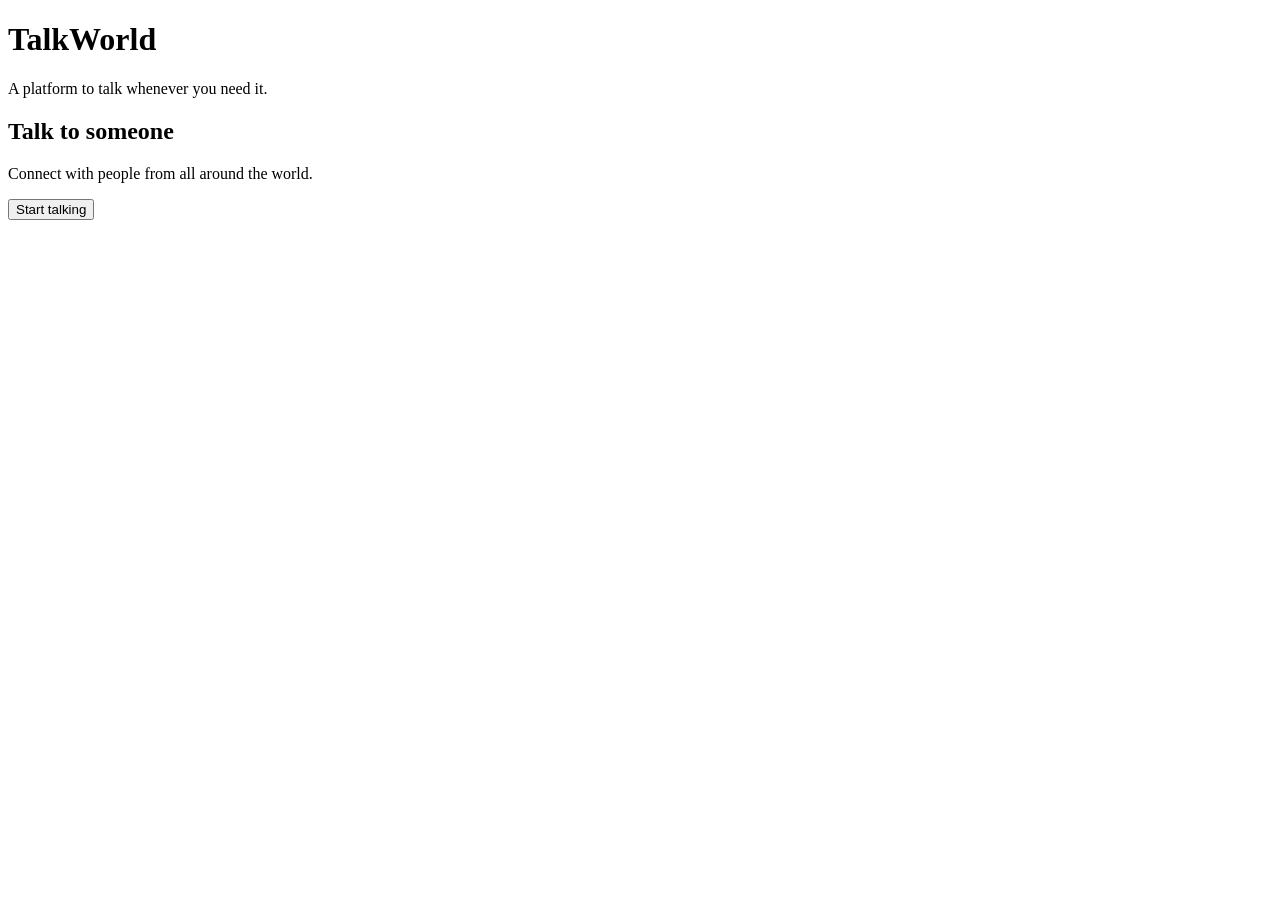
==== index.html @ 9b6ca496 "Create index.html with initial content Added basic HTML structure for the TalkWorld platform." ====
<!DOCTYPE html>
<html lang="en">

<head>
<meta charset="UTF-8">
<meta name="viewport" content="width=device-width, initial-scale=1.0">

<title>TalkWorld</title>

<link rel="stylesheet" href="style.css">
</head>

<body>

<header>
<h1>TalkWorld</h1>

<p>
A platform to talk whenever you need it.
</p>
</header>

<main>

<section>
<h2>Talk to someone</h2>

<p>
Connect with people from all around the world.
</p>

<button>
Start talking
</button>
</section>

</main>

</body>

</html>
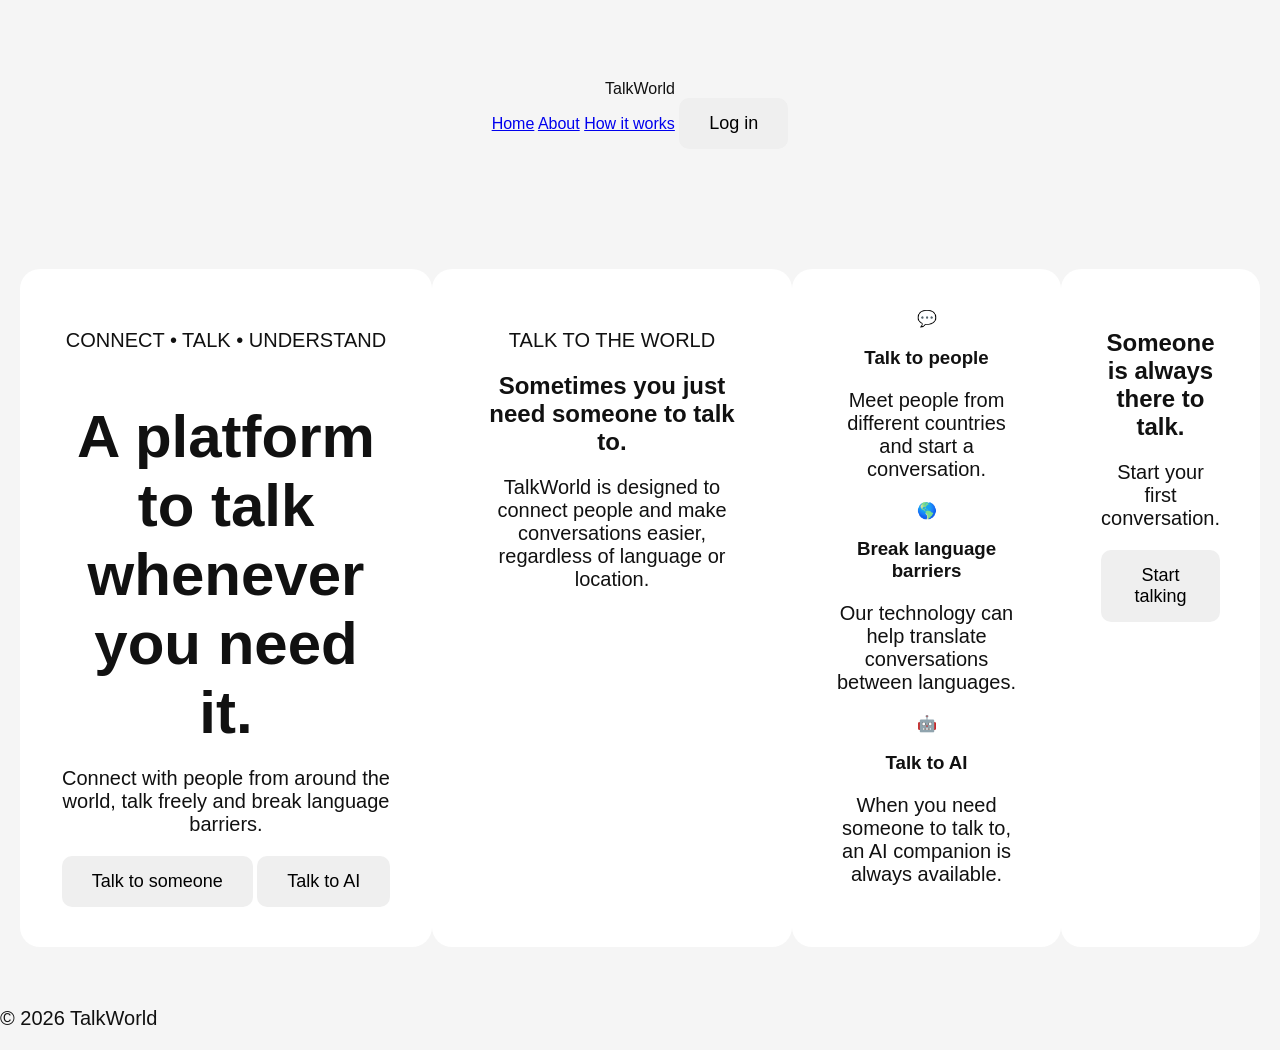
==== commit ae04b485: "Revamp index.html with new layout and features Updated the structure and content of the index.html f" ====
--- a/index.html
+++ b/index.html
@@ -2,40 +2,190 @@
 <html lang="en">
 
 <head>
+
 <meta charset="UTF-8">
+
 <meta name="viewport" content="width=device-width, initial-scale=1.0">
 
 <title>TalkWorld</title>
 
 <link rel="stylesheet" href="style.css">
+
 </head>
+
 
 <body>
 
-<header>
-<h1>TalkWorld</h1>
+<header class="navbar">
 
-<p>
-A platform to talk whenever you need it.
-</p>
+<div class="logo">
+TalkWorld
+</div>
+
+<nav>
+
+<a href="#home">Home</a>
+
+<a href="#about">About</a>
+
+<a href="#how">How it works</a>
+
+<button class="login-button">
+Log in
+</button>
+
+</nav>
+
 </header>
+
 
 <main>
 
-<section>
-<h2>Talk to someone</h2>
+<section id="home" class="hero">
+
+<div class="hero-content">
+
+<p class="small-title">
+CONNECT • TALK • UNDERSTAND
+</p>
+
+<h1>
+A platform to talk
+<span>whenever you need it.</span>
+</h1>
+
+<p class="description">
+
+Connect with people from around the world,
+talk freely and break language barriers.
+
+</p>
+
+
+<div class="buttons">
+
+<button class="primary-button">
+Talk to someone
+</button>
+
+<button class="secondary-button">
+Talk to AI
+</button>
+
+</div>
+
+</div>
+
+</section>
+
+
+<section id="about" class="about">
+
+<p class="small-title">
+TALK TO THE WORLD
+</p>
+
+<h2>
+Sometimes you just need someone to talk to.
+</h2>
 
 <p>
-Connect with people from all around the world.
+
+TalkWorld is designed to connect people
+and make conversations easier, regardless
+of language or location.
+
 </p>
 
-<button>
+</section>
+
+
+<section id="how" class="features">
+
+<div class="feature">
+
+<div class="icon">
+💬
+</div>
+
+<h3>
+Talk to people
+</h3>
+
+<p>
+Meet people from different countries
+and start a conversation.
+</p>
+
+</div>
+
+
+<div class="feature">
+
+<div class="icon">
+🌎
+</div>
+
+<h3>
+Break language barriers
+</h3>
+
+<p>
+Our technology can help translate
+conversations between languages.
+</p>
+
+</div>
+
+
+<div class="feature">
+
+<div class="icon">
+🤖
+</div>
+
+<h3>
+Talk to AI
+</h3>
+
+<p>
+When you need someone to talk to,
+an AI companion is always available.
+</p>
+
+</div>
+
+</section>
+
+
+<section class="final-section">
+
+<h2>
+Someone is always there to talk.
+</h2>
+
+<p>
+Start your first conversation.
+</p>
+
+<button class="primary-button">
 Start talking
 </button>
+
 </section>
 
 </main>
 
+
+<footer>
+
+<p>
+© 2026 TalkWorld
+</p>
+
+</footer>
+
+
 </body>
 
 </html>
--- a/style.css
+++ b/style.css
@@ -0,0 +1,42 @@
+body {
+margin: 0;
+font-family: Arial, sans-serif;
+background: #f5f5f5;
+color: #111;
+}
+
+header {
+text-align: center;
+padding: 80px 20px;
+}
+
+h1 {
+font-size: 60px;
+margin-bottom: 20px;
+}
+
+p {
+font-size: 20px;
+}
+
+main {
+display: flex;
+justify-content: center;
+padding: 40px 20px;
+}
+
+section {
+background: white;
+padding: 40px;
+border-radius: 20px;
+text-align: center;
+max-width: 500px;
+}
+
+button {
+padding: 15px 30px;
+border: none;
+border-radius: 10px;
+font-size: 18px;
+cursor: pointer;
+}
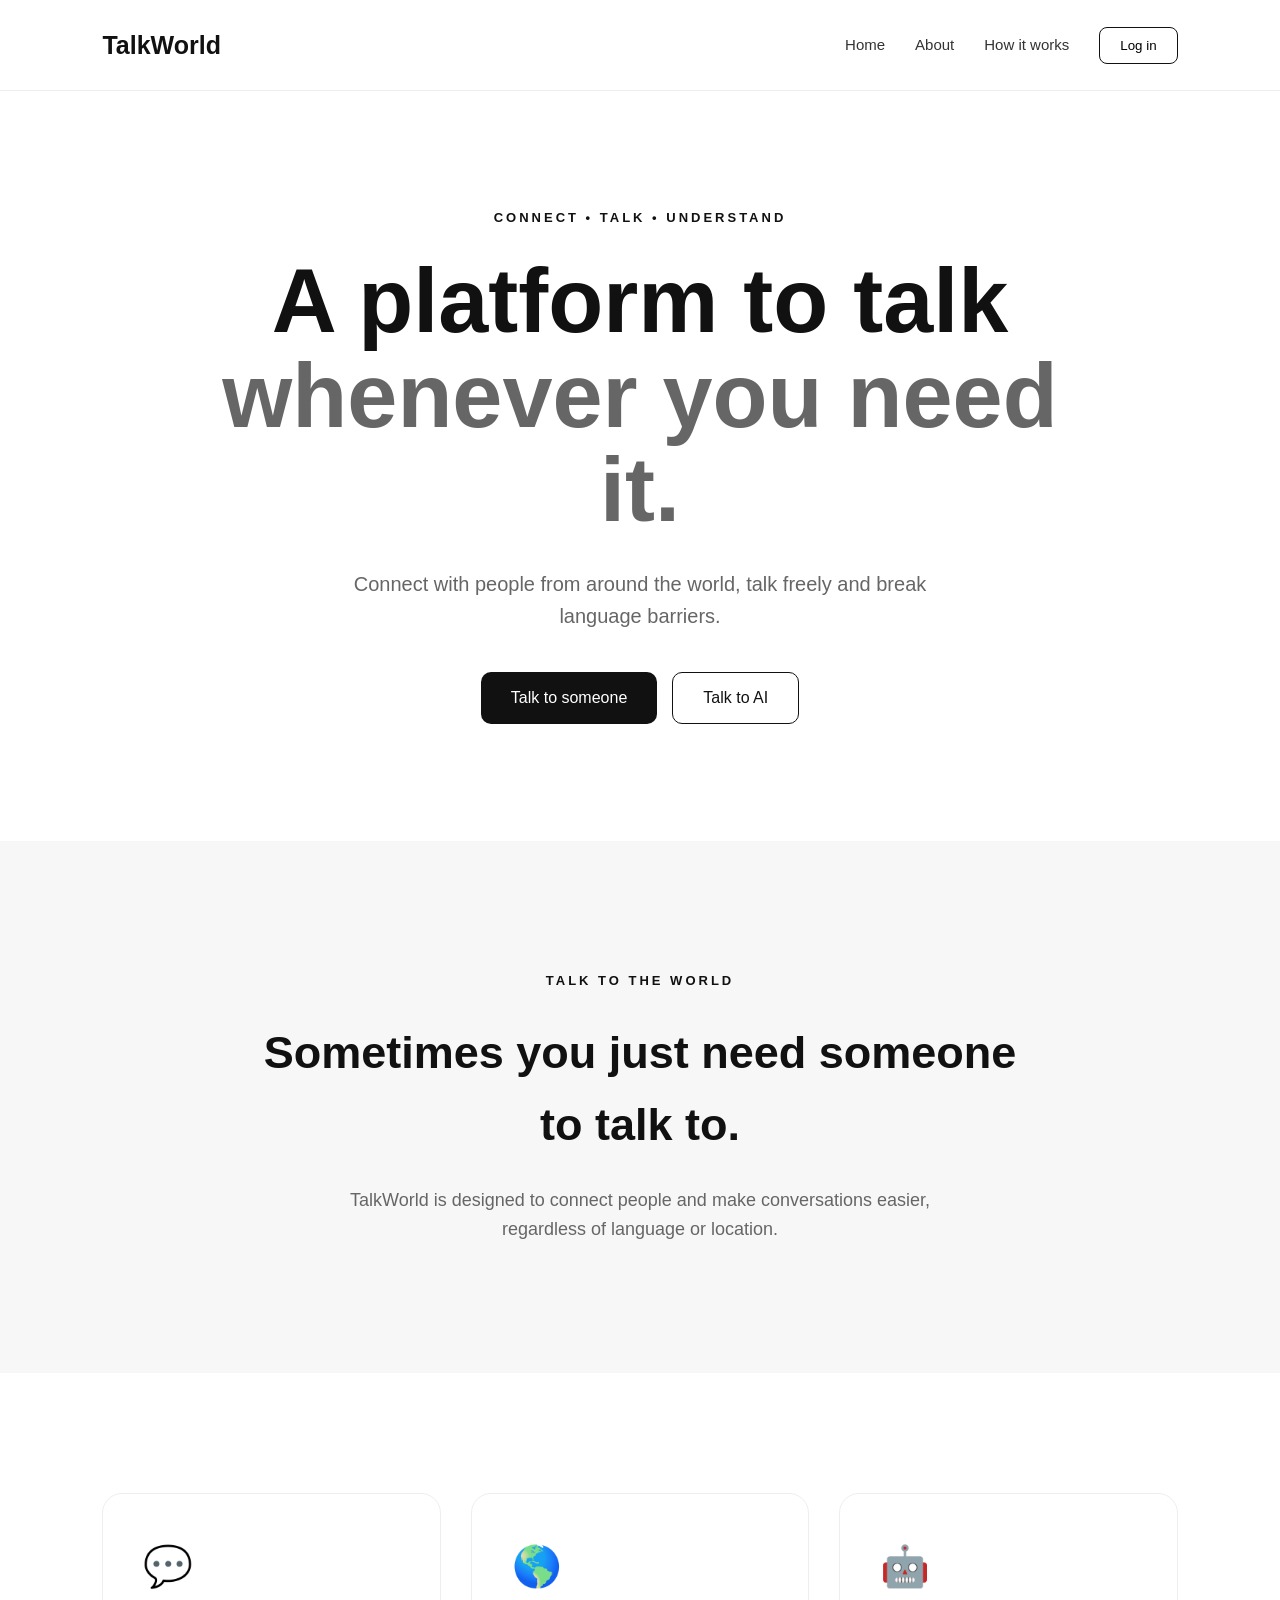
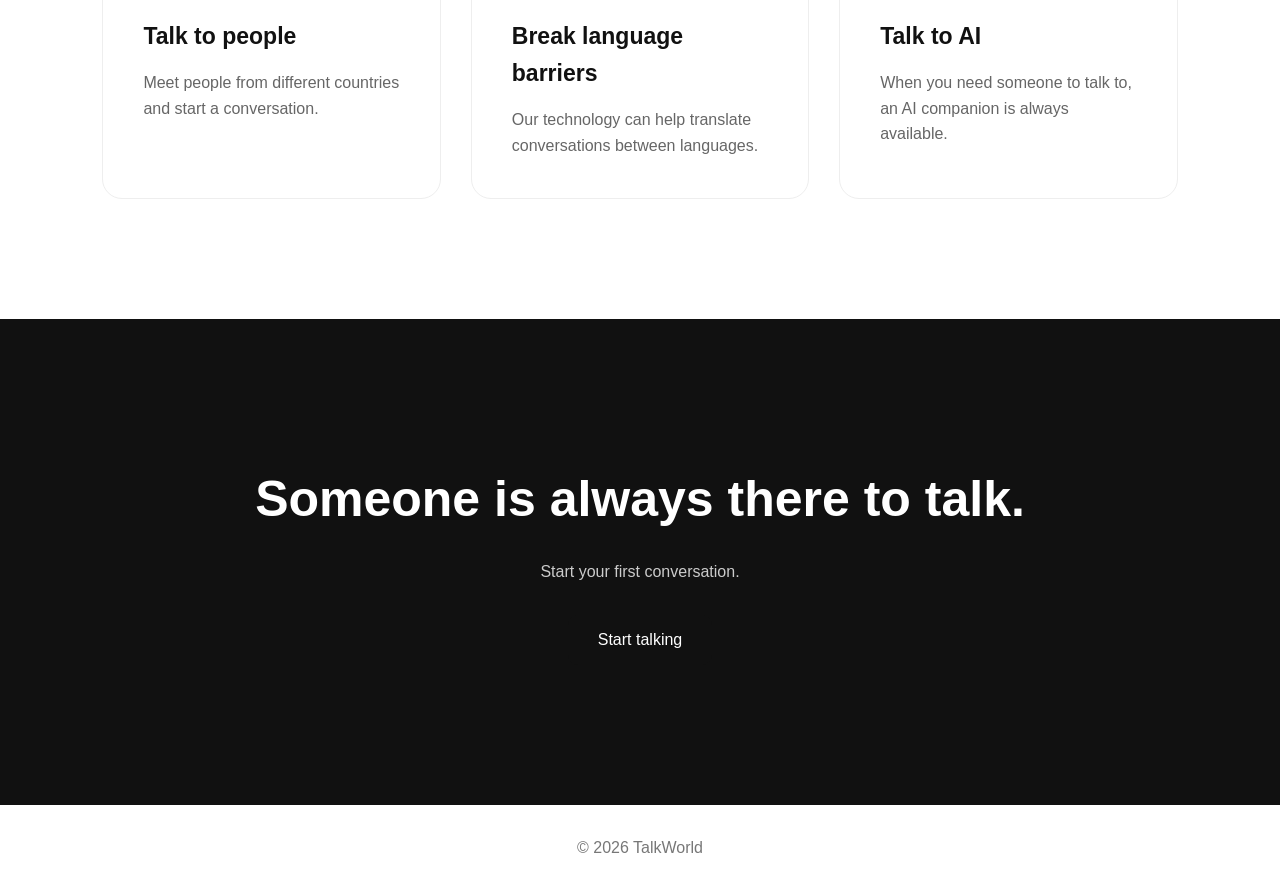
==== commit 092ff82a: "Refactor HTML structure and improve content" ====
--- a/index.html
+++ b/index.html
@@ -16,6 +16,8 @@
 
 <body>
 
+<!-- NAVIGATION -->
+
 <header class="navbar">
 
 <div class="logo">
@@ -24,11 +26,17 @@
 
 <nav>
 
-<a href="#home">Home</a>
-
-<a href="#about">About</a>
-
-<a href="#how">How it works</a>
+<a href="#home">
+Home
+</a>
+
+<a href="#about">
+About
+</a>
+
+<a href="#how">
+How it works
+</a>
 
 <button class="login-button">
 Log in
@@ -39,7 +47,12 @@
 </header>
 
 
+<!-- MAIN CONTENT -->
+
 <main>
+
+
+<!-- HERO -->
 
 <section id="home" class="hero">
 
@@ -49,10 +62,17 @@
 CONNECT • TALK • UNDERSTAND
 </p>
 
+
 <h1>
+
 A platform to talk
-<span>whenever you need it.</span>
+
+<span>
+whenever you need it.
+</span>
+
 </h1>
+
 
 <p class="description">
 
@@ -64,20 +84,32 @@
 
 <div class="buttons">
 
-<button class="primary-button">
+<button
+class="primary-button"
+id="talk-button">
+
 Talk to someone
-</button>
-
-<button class="secondary-button">
+
+</button>
+
+
+<button
+class="secondary-button"
+id="ai-button">
+
 Talk to AI
-</button>
-
-</div>
-
-</div>
-
-</section>
-
+
+</button>
+
+</div>
+
+</div>
+
+</section>
+
+
+
+<!-- ABOUT -->
 
 <section id="about" class="about">
 
@@ -85,9 +117,14 @@
 TALK TO THE WORLD
 </p>
 
+
 <h2>
-Sometimes you just need someone to talk to.
+
+Sometimes you just need
+someone to talk to.
+
 </h2>
+
 
 <p>
 
@@ -100,24 +137,33 @@
 </section>
 
 
+
+<!-- FEATURES -->
+
 <section id="how" class="features">
+
 
 <div class="feature">
 
 <div class="icon">
 💬
 </div>
+
 
 <h3>
 Talk to people
 </h3>
 
-<p>
+
+<p>
+
 Meet people from different countries
 and start a conversation.
-</p>
-
-</div>
+
+</p>
+
+</div>
+
 
 
 <div class="feature">
@@ -125,17 +171,22 @@
 <div class="icon">
 🌎
 </div>
+
 
 <h3>
 Break language barriers
 </h3>
 
-<p>
+
+<p>
+
 Our technology can help translate
 conversations between languages.
-</p>
-
-</div>
+
+</p>
+
+</div>
+
 
 
 <div class="feature">
@@ -143,40 +194,62 @@
 <div class="icon">
 🤖
 </div>
+
 
 <h3>
 Talk to AI
 </h3>
 
-<p>
+
+<p>
+
 When you need someone to talk to,
 an AI companion is always available.
-</p>
-
-</div>
-
-</section>
-
+
+</p>
+
+</div>
+
+
+</section>
+
+
+
+<!-- FINAL SECTION -->
 
 <section class="final-section">
 
 <h2>
+
 Someone is always there to talk.
+
 </h2>
 
-<p>
+
+<p>
+
 Start your first conversation.
-</p>
-
-<button class="primary-button">
+
+</p>
+
+
+<button
+class="primary-button"
+id="start-button">
+
 Start talking
-</button>
-
-</section>
+
+</button>
+
+</section>
+
 
 </main>
 
 
+
+<!-- FOOTER -->
+
 <footer>
 
 <p>
@@ -186,6 +259,11 @@
 </footer>
 
 
+
+<!-- JAVASCRIPT -->
+
+<script src="script.js"></script>
+
 </body>
 
 </html>
--- a/style.css
+++ b/style.css
@@ -1,42 +1,397 @@
+* {
+margin: 0;
+padding: 0;
+box-sizing: border-box;
+}
+
+
+html {
+scroll-behavior: smooth;
+}
+
+
 body {
-margin: 0;
-font-family: Arial, sans-serif;
+
+font-family: Arial, Helvetica, sans-serif;
+
+background: #ffffff;
+
+color: #111111;
+
+line-height: 1.6;
+
+}
+
+
+/* NAVIGATION */
+
+.navbar {
+
+width: 100%;
+
+padding: 25px 8%;
+
+display: flex;
+
+justify-content: space-between;
+
+align-items: center;
+
+border-bottom: 1px solid #eeeeee;
+
+background: white;
+
+}
+
+
+.logo {
+
+font-size: 25px;
+
+font-weight: 700;
+
+}
+
+
+nav {
+
+display: flex;
+
+align-items: center;
+
+gap: 30px;
+
+}
+
+
+nav a {
+
+text-decoration: none;
+
+color: #333333;
+
+font-size: 15px;
+
+}
+
+
+.login-button {
+
+padding: 10px 20px;
+
+border: 1px solid #111111;
+
+background: white;
+
+border-radius: 8px;
+
+cursor: pointer;
+
+}
+
+
+/* HERO */
+
+.hero {
+
+min-height: 750px;
+
+display: flex;
+
+justify-content: center;
+
+align-items: center;
+
+text-align: center;
+
+padding: 80px 20px;
+
+}
+
+
+.hero-content {
+
+max-width: 850px;
+
+}
+
+
+.small-title {
+
+font-size: 13px;
+
+letter-spacing: 3px;
+
+font-weight: bold;
+
+margin-bottom: 25px;
+
+}
+
+
+h1 {
+
+font-size: clamp(50px, 8vw, 90px);
+
+line-height: 1.05;
+
+margin-bottom: 30px;
+
+}
+
+
+h1 span {
+
+display: block;
+
+color: #666666;
+
+}
+
+
+.description {
+
+font-size: 20px;
+
+color: #666666;
+
+max-width: 650px;
+
+margin: 0 auto 40px;
+
+}
+
+
+/* BUTTONS */
+
+.buttons {
+
+display: flex;
+
+justify-content: center;
+
+gap: 15px;
+
+flex-wrap: wrap;
+
+}
+
+
+.primary-button {
+
+background: #111111;
+
+color: white;
+
+border: none;
+
+padding: 16px 30px;
+
+border-radius: 10px;
+
+font-size: 16px;
+
+cursor: pointer;
+
+}
+
+
+.secondary-button {
+
+background: white;
+
+color: #111111;
+
+border: 1px solid #111111;
+
+padding: 16px 30px;
+
+border-radius: 10px;
+
+font-size: 16px;
+
+cursor: pointer;
+
+}
+
+
+.primary-button:hover {
+
+opacity: 0.8;
+
+}
+
+
+.secondary-button:hover {
+
 background: #f5f5f5;
-color: #111;
-}
-
-header {
+
+}
+
+
+/* ABOUT */
+
+.about {
+
+background: #f7f7f7;
+
+padding: 130px 20px;
+
 text-align: center;
-padding: 80px 20px;
-}
-
-h1 {
-font-size: 60px;
+
+}
+
+
+.about h2 {
+
+font-size: 45px;
+
+max-width: 800px;
+
+margin: 0 auto 25px;
+
+}
+
+
+.about p:last-child {
+
+max-width: 650px;
+
+margin: auto;
+
+color: #666666;
+
+font-size: 18px;
+
+}
+
+
+/* FEATURES */
+
+.features {
+
+display: grid;
+
+grid-template-columns: repeat(3, 1fr);
+
+gap: 30px;
+
+padding: 120px 8%;
+
+}
+
+
+.feature {
+
+padding: 40px;
+
+border: 1px solid #eeeeee;
+
+border-radius: 20px;
+
+}
+
+
+.icon {
+
+font-size: 40px;
+
 margin-bottom: 20px;
-}
-
-p {
-font-size: 20px;
-}
-
-main {
-display: flex;
-justify-content: center;
-padding: 40px 20px;
-}
-
-section {
-background: white;
-padding: 40px;
-border-radius: 20px;
+
+}
+
+
+.feature h3 {
+
+font-size: 23px;
+
+margin-bottom: 15px;
+
+}
+
+
+.feature p {
+
+color: #666666;
+
+}
+
+
+/* FINAL SECTION */
+
+.final-section {
+
 text-align: center;
-max-width: 500px;
-}
-
-button {
-padding: 15px 30px;
-border: none;
-border-radius: 10px;
-font-size: 18px;
-cursor: pointer;
-}
+
+padding: 140px 20px;
+
+background: #111111;
+
+color: white;
+
+}
+
+
+.final-section h2 {
+
+font-size: 50px;
+
+margin-bottom: 20px;
+
+}
+
+
+.final-section p {
+
+color: #cccccc;
+
+margin-bottom: 30px;
+
+}
+
+
+/* FOOTER */
+
+footer {
+
+text-align: center;
+
+padding: 30px;
+
+color: #777777;
+
+}
+
+
+/* MOBILE */
+
+@media (max-width: 800px) {
+
+nav a {
+
+display: none;
+
+}
+
+
+.features {
+
+grid-template-columns: 1fr;
+
+}
+
+
+.about h2 {
+
+font-size: 35px;
+
+}
+
+
+.final-section h2 {
+
+font-size: 38px;
+
+}
+
+}
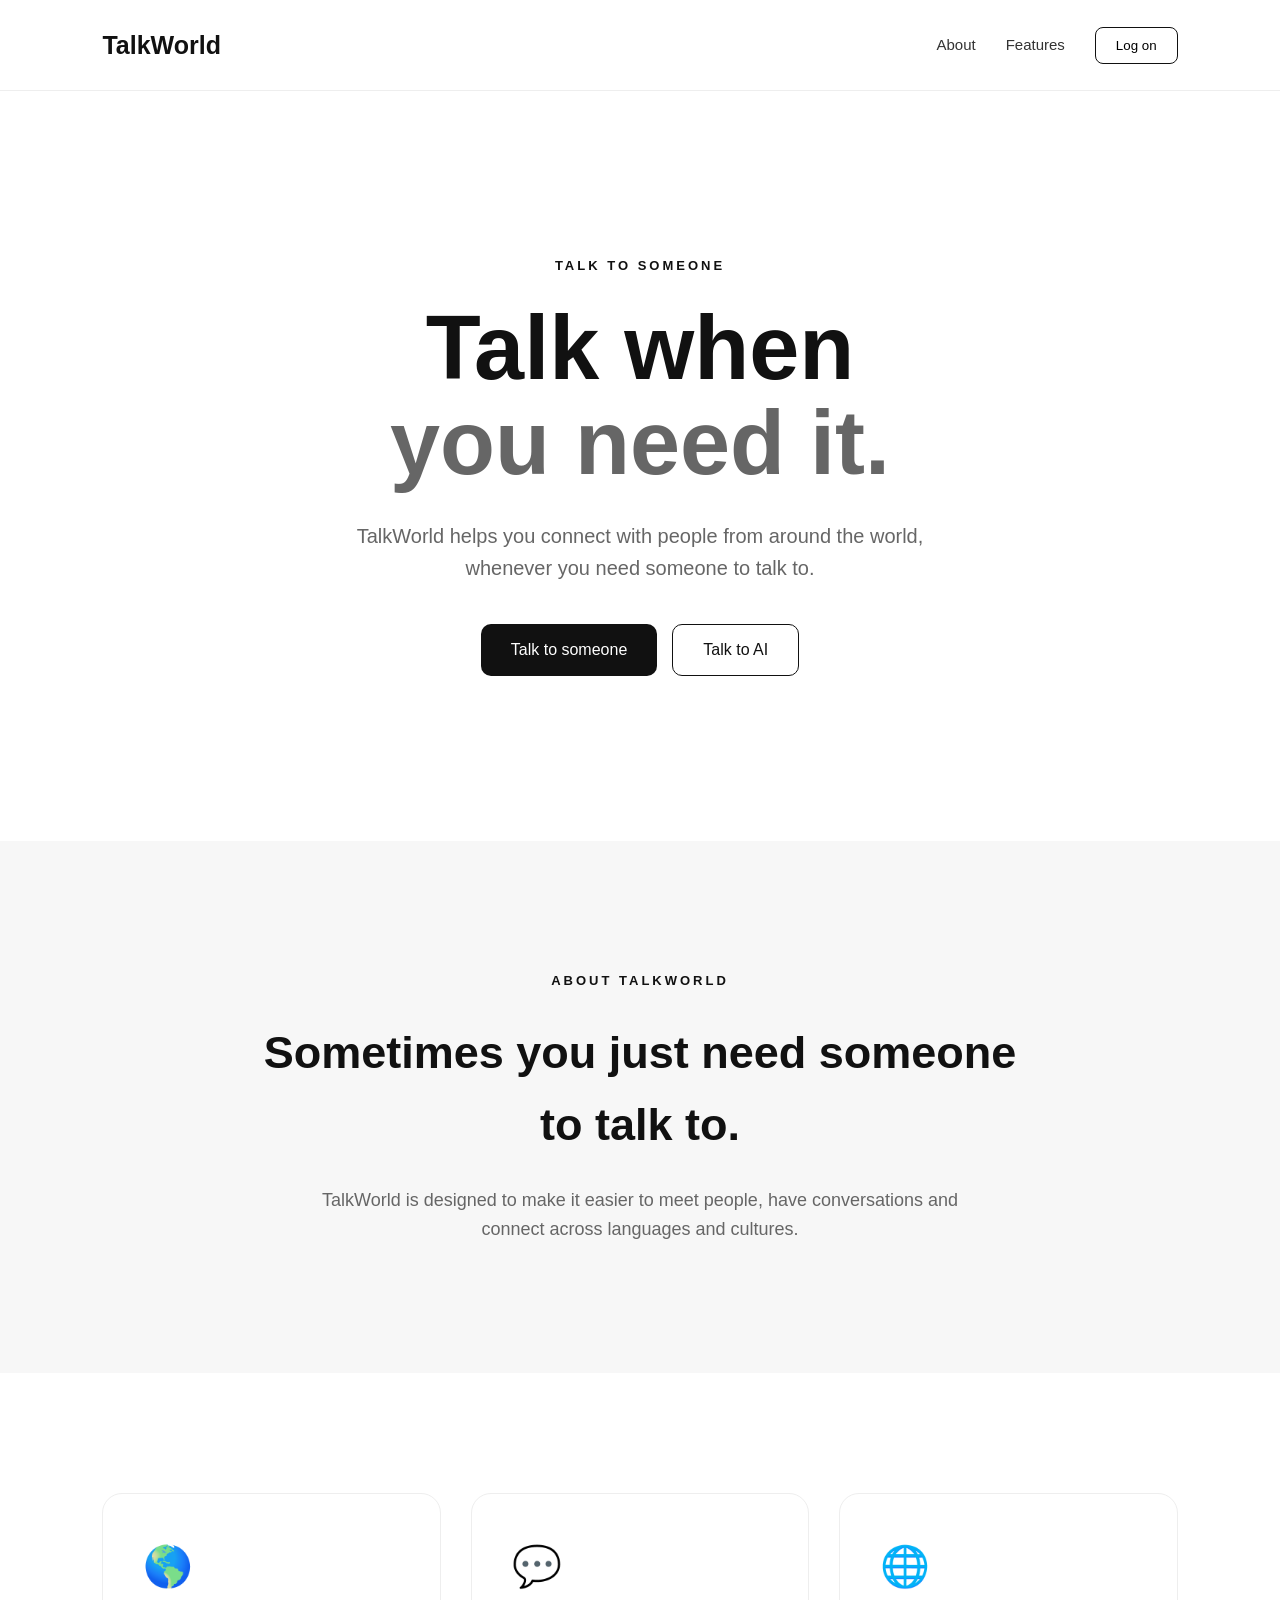
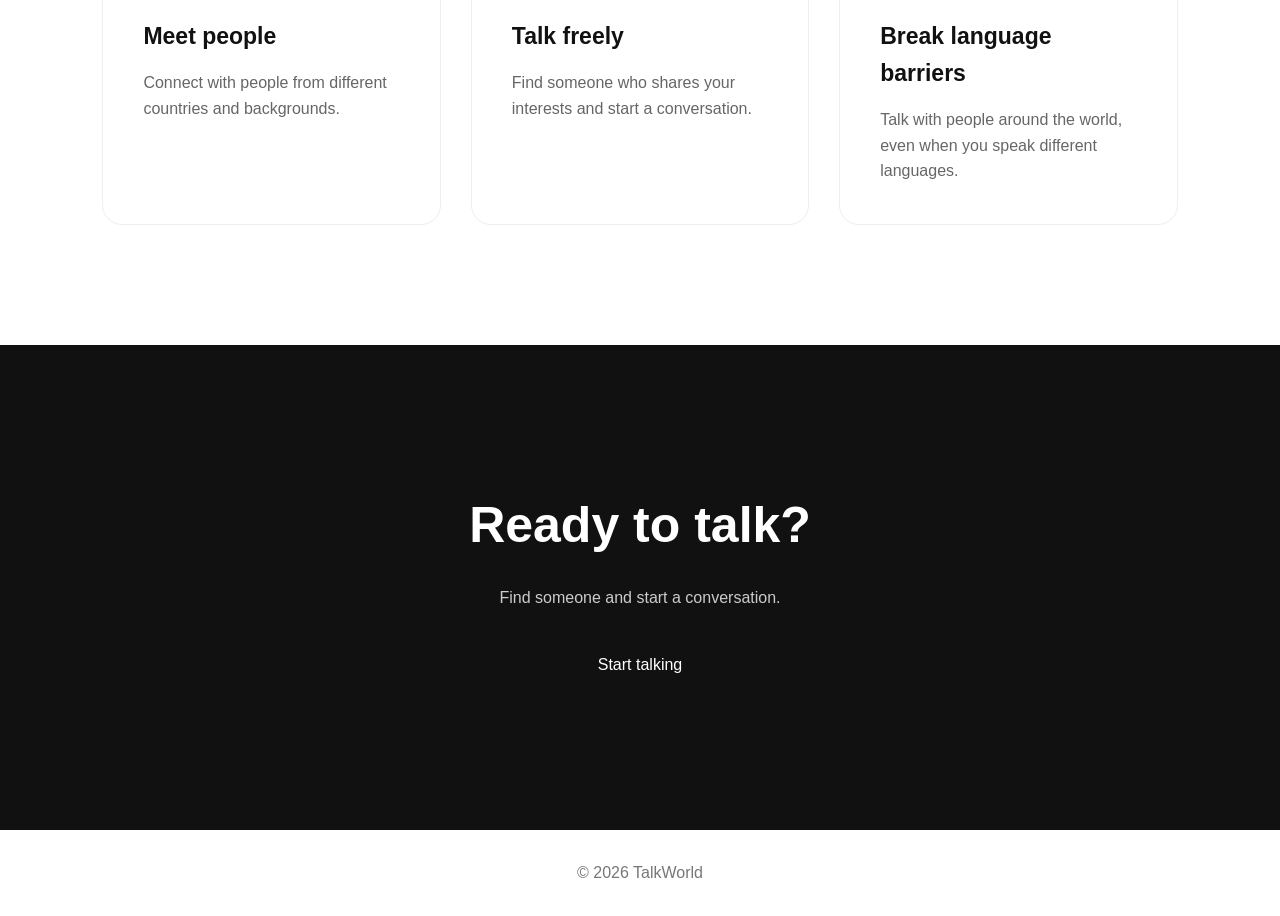
==== commit 36ea106e: "Update index.html structure and content Refactor navigation and hero section for improved layout and" ====
--- a/index.html
+++ b/index.html
@@ -1,18 +1,13 @@
 <!DOCTYPE html>
 <html lang="en">
-
 <head>
-
 <meta charset="UTF-8">
-
 <meta name="viewport" content="width=device-width, initial-scale=1.0">
 
 <title>TalkWorld</title>
 
 <link rel="stylesheet" href="style.css">
-
 </head>
-
 
 <body>
 
@@ -25,21 +20,20 @@
 </div>
 
 <nav>
-
-<a href="#home">
-Home
-</a>
 
 <a href="#about">
 About
 </a>
 
-<a href="#how">
-How it works
+<a href="#features">
+Features
 </a>
 
-<button class="login-button">
-Log in
+<button
+class="login-button"
+id="login-button"
+type="button">
+Log on
 </button>
 
 </nav>
@@ -47,100 +41,97 @@
 </header>
 
 
-<!-- MAIN CONTENT -->
+<!-- HERO -->
 
 <main>
 
-
-<!-- HERO -->
-
-<section id="home" class="hero">
+<section class="hero">
 
 <div class="hero-content">
 
 <p class="small-title">
-CONNECT • TALK • UNDERSTAND
-</p>
-
+TALK TO SOMEONE
+</p>
 
 <h1>
-
-A platform to talk
-
-<span>
-whenever you need it.
-</span>
-
+Talk when
+<span>you need it.</span>
 </h1>
 
-
 <p class="description">
-
-Connect with people from around the world,
-talk freely and break language barriers.
-
-</p>
-
+TalkWorld helps you connect with people
+from around the world, whenever you need
+someone to talk to.
+</p>
 
 <div class="buttons">
 
 <button
 class="primary-button"
-id="talk-button">
-
+id="talk-button"
+type="button">
 Talk to someone
-
-</button>
-
+</button>
 
 <button
 class="secondary-button"
-id="ai-button">
-
+id="ai-button"
+type="button">
 Talk to AI
-
-</button>
-
-</div>
-
-</div>
-
-</section>
-
+</button>
+
+</div>
+
+</div>
+
+</section>
 
 
 <!-- ABOUT -->
 
-<section id="about" class="about">
+<section
+class="about"
+id="about">
 
 <p class="small-title">
-TALK TO THE WORLD
-</p>
-
+ABOUT TALKWORLD
+</p>
 
 <h2>
-
-Sometimes you just need
-someone to talk to.
-
+Sometimes you just need someone to talk to.
 </h2>
 
-
-<p>
-
-TalkWorld is designed to connect people
-and make conversations easier, regardless
-of language or location.
-
-</p>
-
-</section>
-
+<p>
+TalkWorld is designed to make it easier
+to meet people, have conversations and
+connect across languages and cultures.
+</p>
+
+</section>
 
 
 <!-- FEATURES -->
 
-<section id="how" class="features">
+<section
+class="features"
+id="features">
+
+<div class="feature">
+
+<div class="icon">
+🌎
+</div>
+
+<h3>
+Meet people
+</h3>
+
+<p>
+Connect with people from different
+countries and backgrounds.
+</p>
+
+</div>
 
 
 <div class="feature">
@@ -149,70 +140,36 @@
 💬
 </div>
 
-
 <h3>
-Talk to people
+Talk freely
 </h3>
 
-
-<p>
-
-Meet people from different countries
+<p>
+Find someone who shares your interests
 and start a conversation.
-
-</p>
-
-</div>
-
+</p>
+
+</div>
 
 
 <div class="feature">
 
 <div class="icon">
-🌎
-</div>
-
+🌐
+</div>
 
 <h3>
 Break language barriers
 </h3>
 
-
-<p>
-
-Our technology can help translate
-conversations between languages.
-
-</p>
-
-</div>
-
-
-
-<div class="feature">
-
-<div class="icon">
-🤖
-</div>
-
-
-<h3>
-Talk to AI
-</h3>
-
-
-<p>
-
-When you need someone to talk to,
-an AI companion is always available.
-
-</p>
-
-</div>
-
-
-</section>
-
+<p>
+Talk with people around the world,
+even when you speak different languages.
+</p>
+
+</div>
+
+</section>
 
 
 <!-- FINAL SECTION -->
@@ -220,34 +177,25 @@
 <section class="final-section">
 
 <h2>
-
-Someone is always there to talk.
-
+Ready to talk?
 </h2>
 
-
-<p>
-
-Start your first conversation.
-
-</p>
-
+<p>
+Find someone and start a conversation.
+</p>
 
 <button
 class="primary-button"
-id="start-button">
-
+id="start-button"
+type="button">
 Start talking
-
-</button>
-
-</section>
-
+</button>
+
+</section>
 
 </main>
 
 
-
 <!-- FOOTER -->
 
 <footer>
@@ -259,11 +207,30 @@
 </footer>
 
 
-
 <!-- JAVASCRIPT -->
 
-<script src="script.js"></script>
+<script src="./script.js"></script>
+
+<script>
+
+const loginButton =
+document.querySelector("#login-button");
+
+if (loginButton) {
+
+loginButton.addEventListener(
+"click",
+function () {
+
+window.location.href =
+"signup.html";
+
+}
+);
+
+}
+
+</script>
 
 </body>
-
 </html>
--- a/style.css
+++ b/style.css
@@ -395,3 +395,26 @@
 }
 
 }
+/* SELECTED OPTIONS */
+
+.option-button.selected {
+
+background: #111111;
+
+color: white;
+
+border-color: #111111;
+
+transform: scale(1.03);
+}
+
+.option-button {
+
+transition: all 0.2s ease;
+}
+
+.option-button:hover {
+
+transform: translateY(-2px);
+}
+
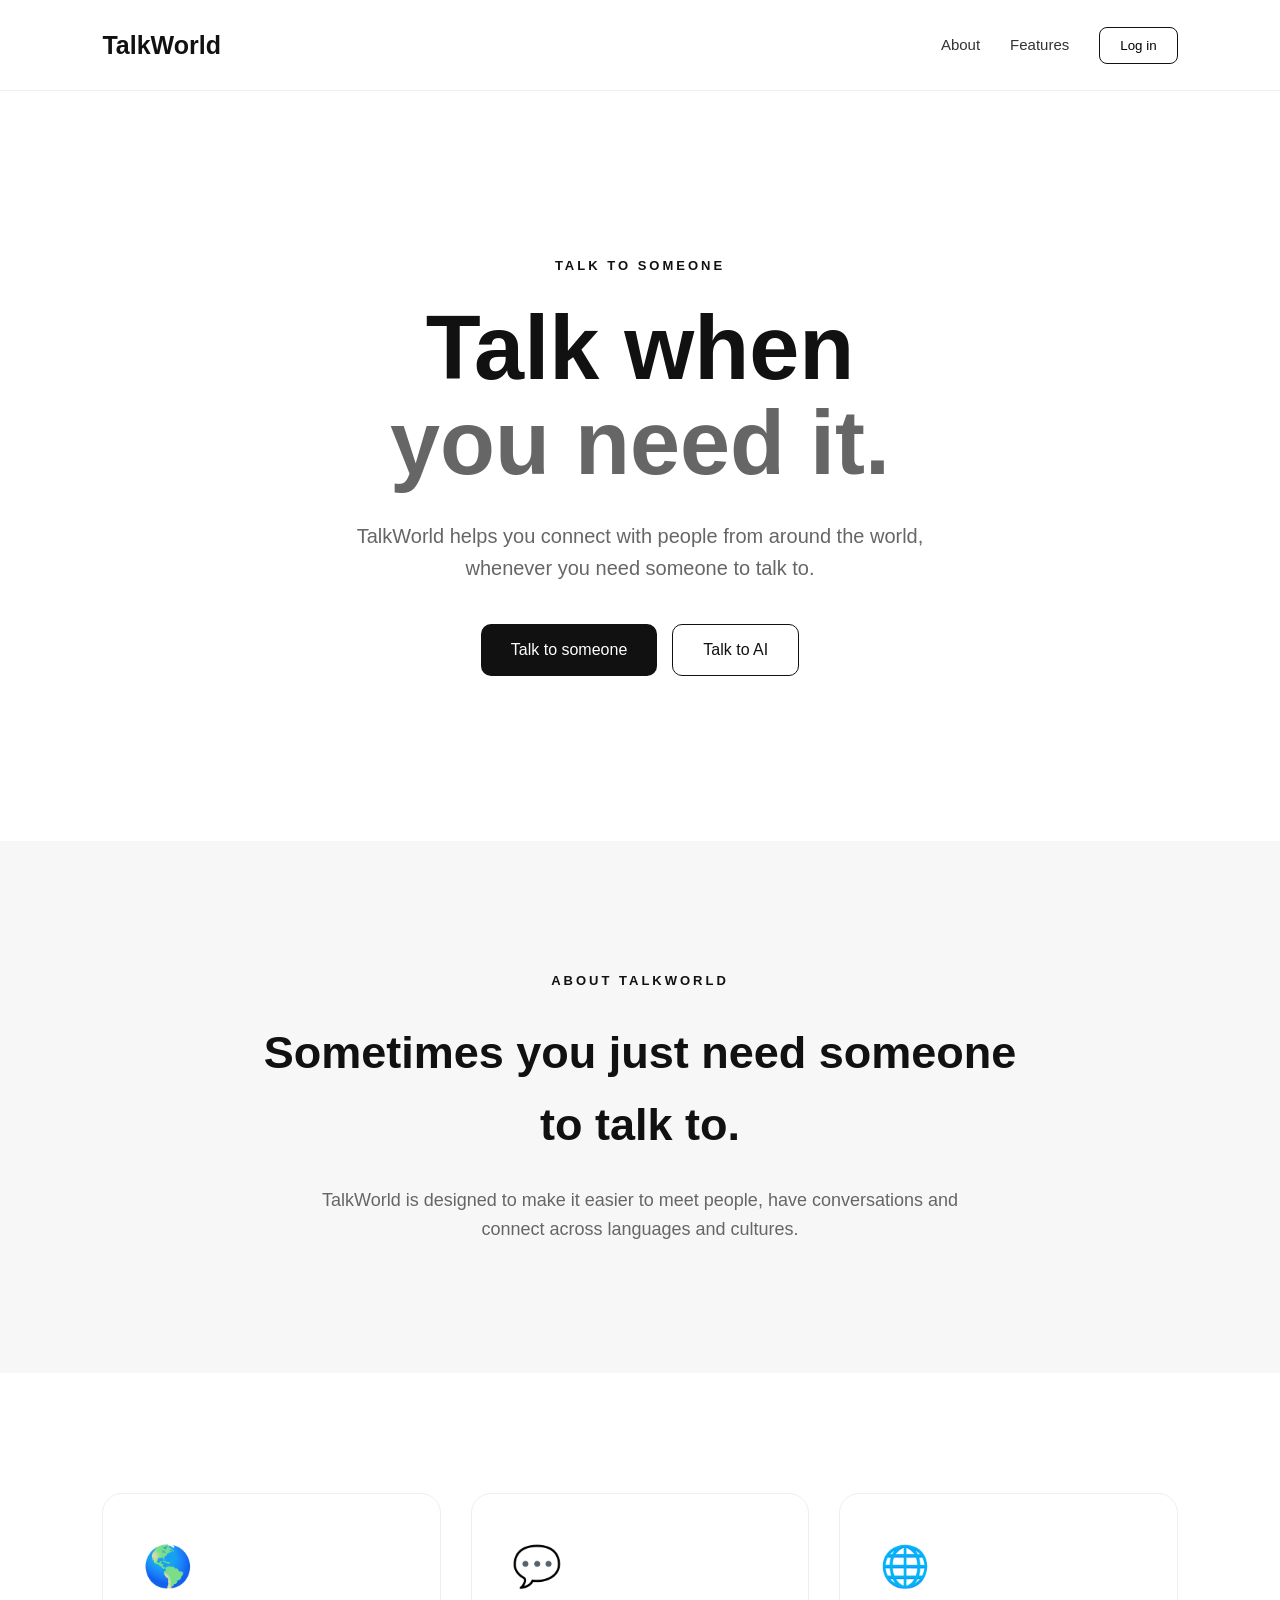
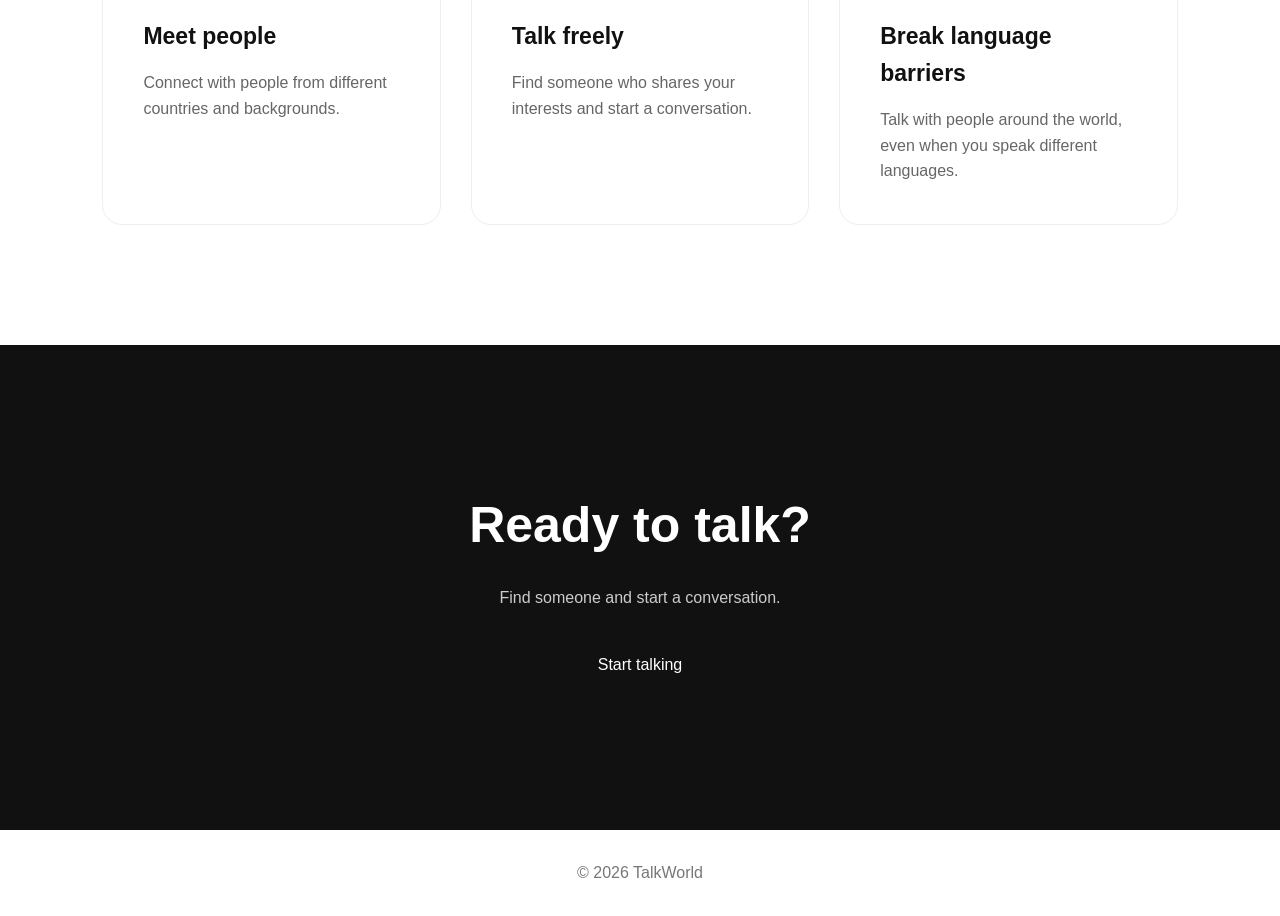
==== commit 54d35583: "Update index.html" ====
--- a/index.html
+++ b/index.html
@@ -33,7 +33,7 @@
 class="login-button"
 id="login-button"
 type="button">
-Log on
+Log in
 </button>
 
 </nav>
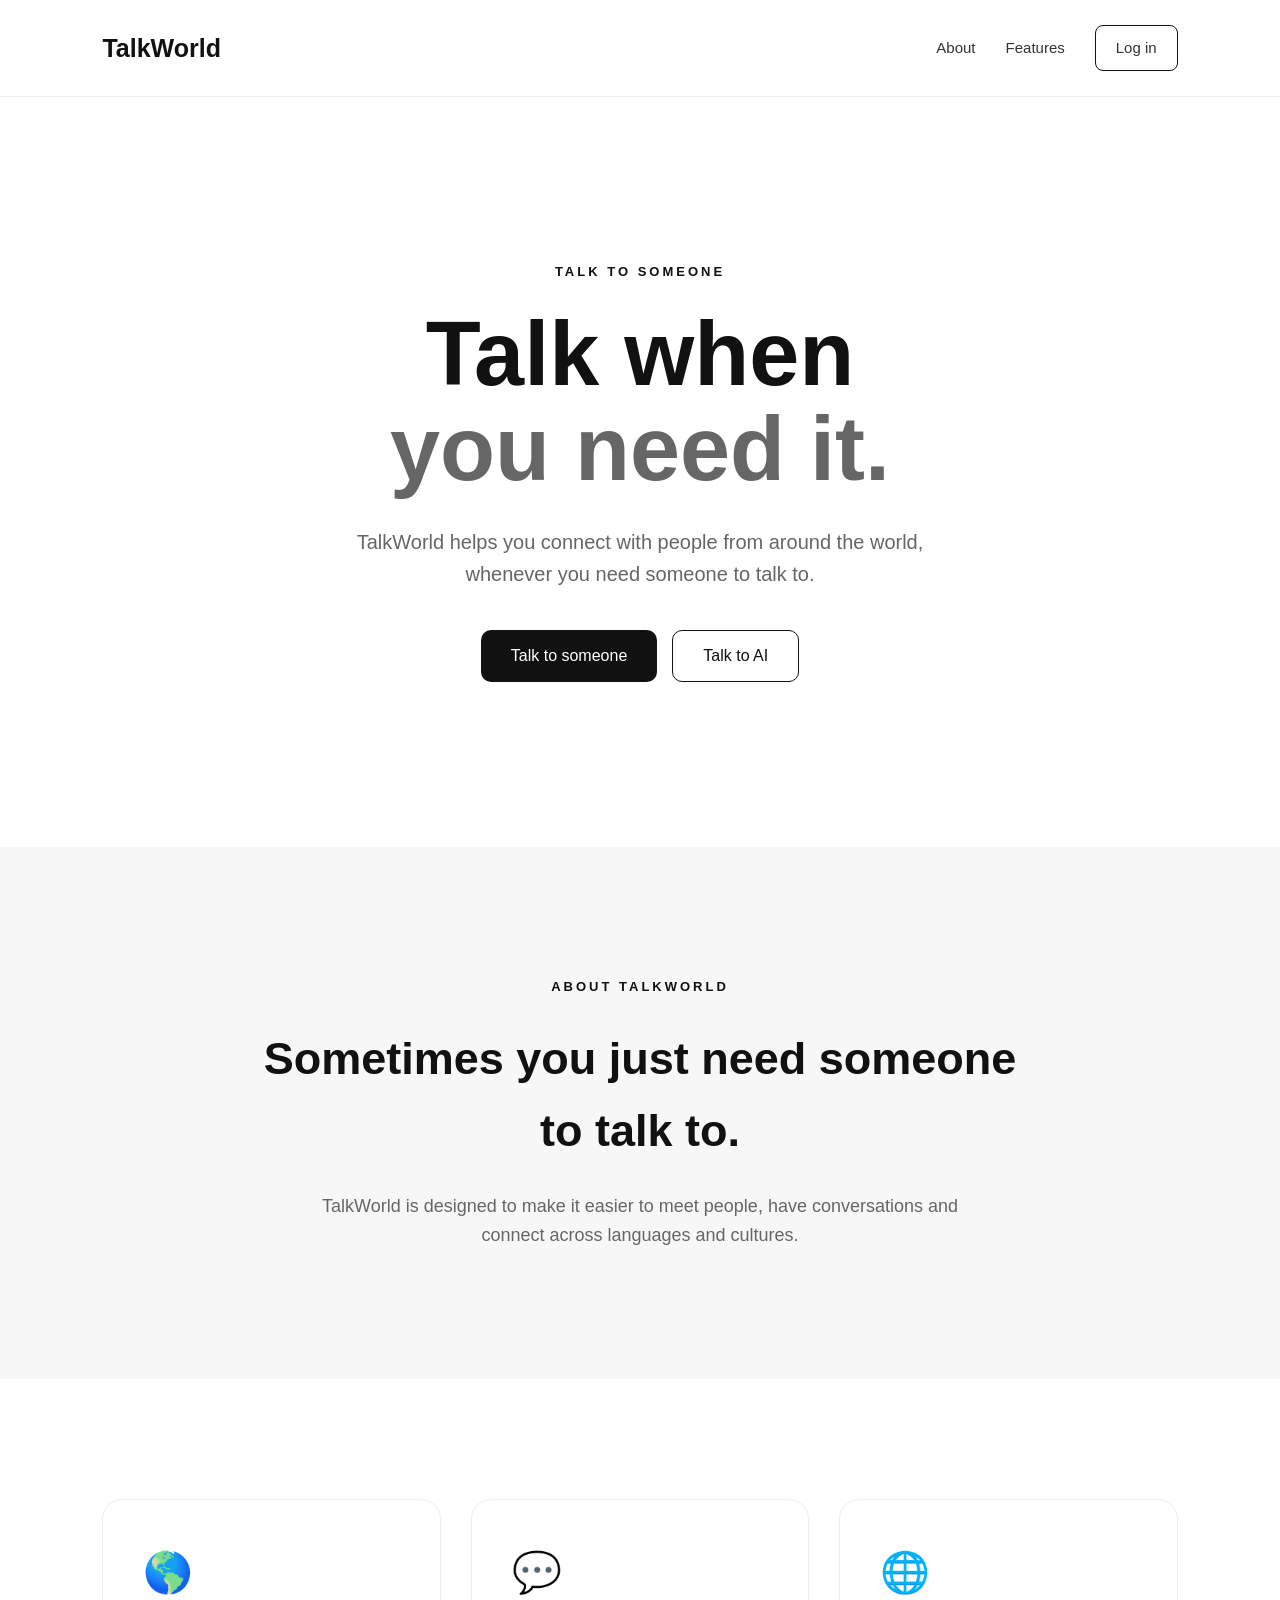
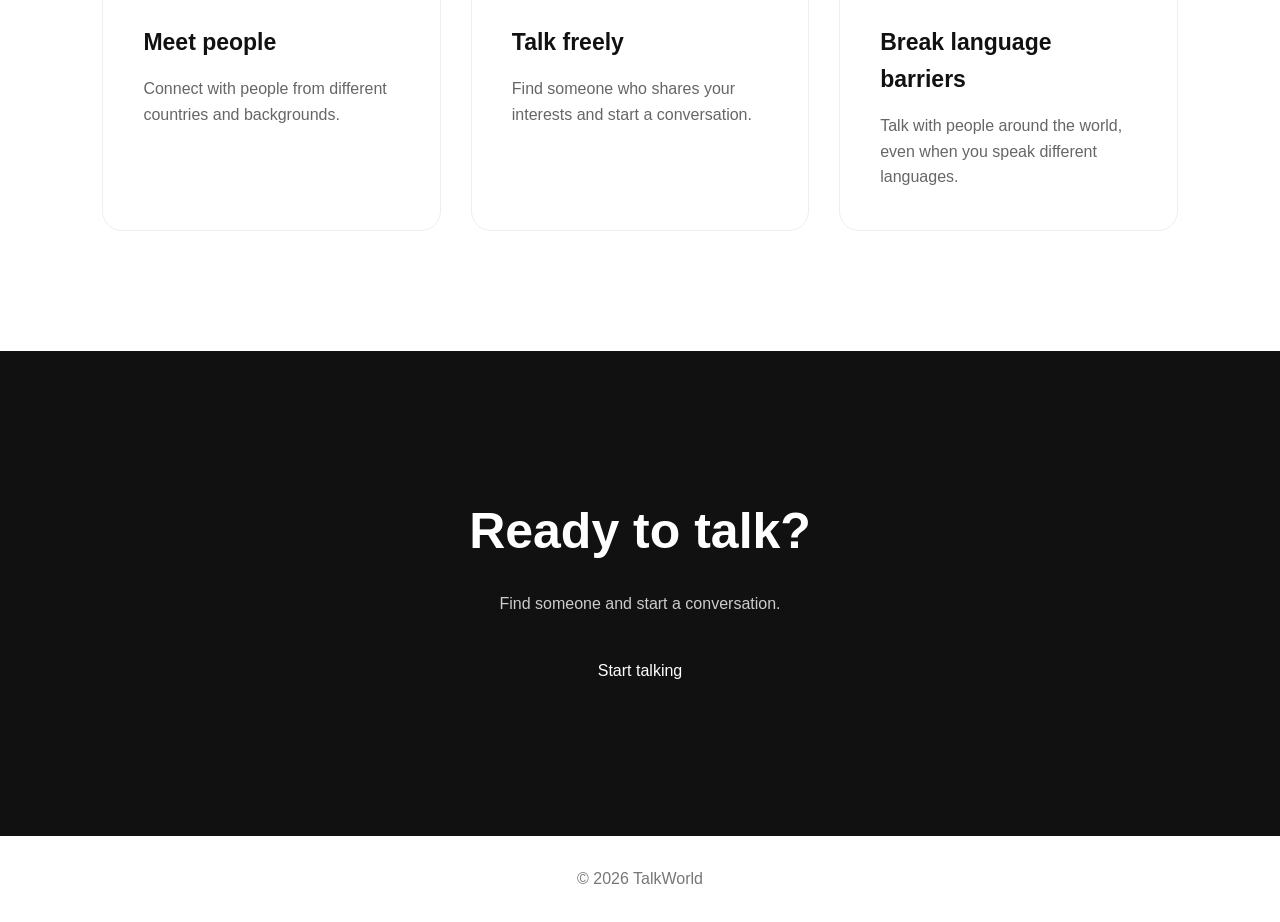
==== commit 2909b52e: "Update index.html" ====
--- a/index.html
+++ b/index.html
@@ -29,12 +29,9 @@
 Features
 </a>
 
-<button
-class="login-button"
-id="login-button"
-type="button">
+<a href="signup.html" class="login-button">
 Log in
-</button>
+</a>
 
 </nav>
 
